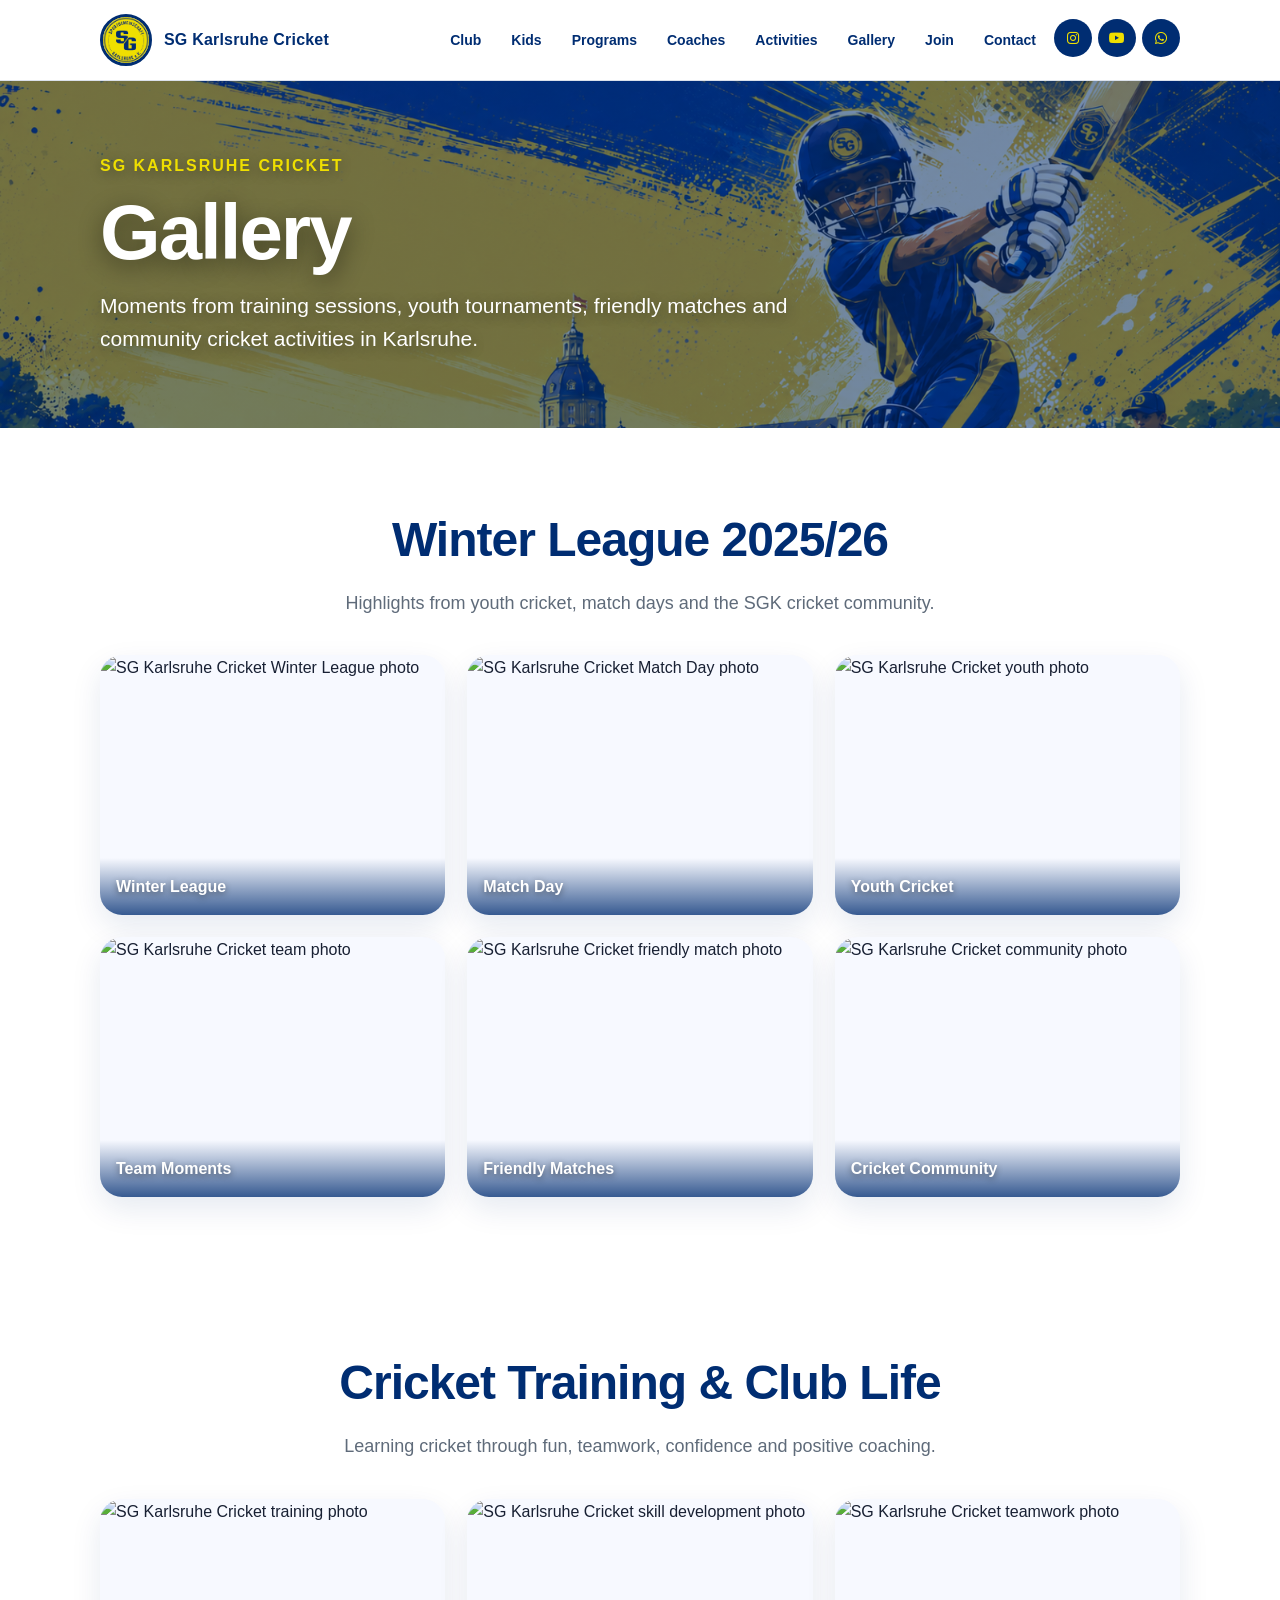
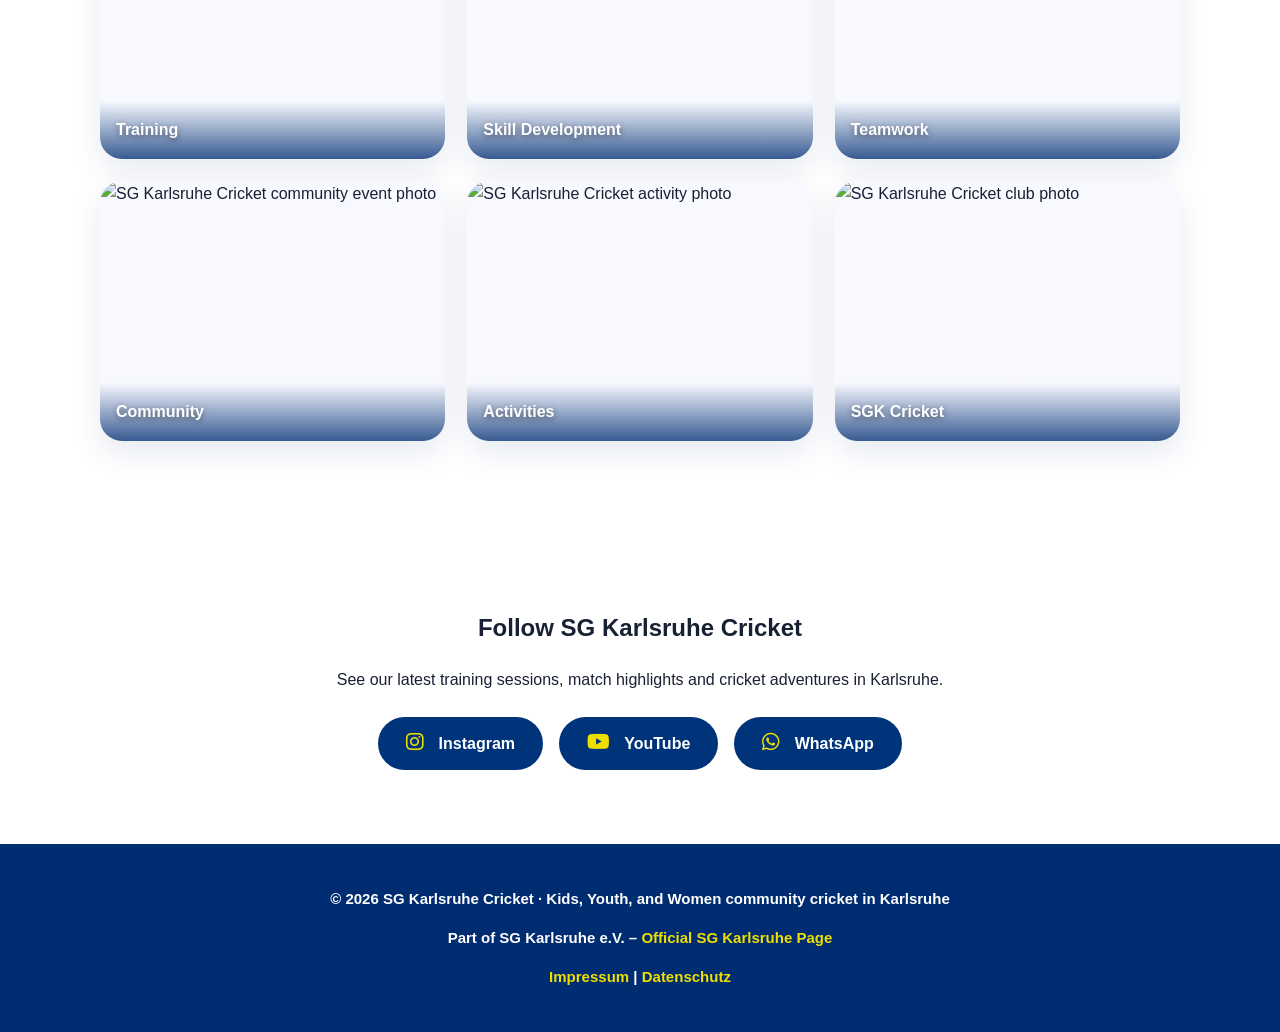
==== gallery.html @ dd640131 "Gallery added" ====
<!DOCTYPE html>
<html lang="en">
<head>
  <meta charset="UTF-8" />
  <meta name="viewport" content="width=device-width, initial-scale=1.0" />
  <title>Gallery | SG Karlsruhe Cricket</title>

  <link rel="stylesheet"
    href="https://cdnjs.cloudflare.com/ajax/libs/font-awesome/6.5.1/css/all.min.css">

  <style>
    :root {
      --sg-yellow: #efdf00;
      --sg-yellow-soft: #fff6a8;
      --sg-blue: #002d72;
      --sg-blue-dark: #001970;
      --white: #ffffff;
      --ink: #182033;
      --muted: #5f6b7a;
      --line: rgba(0, 45, 114, 0.14);
      --shadow: 0 18px 45px rgba(0, 45, 114, 0.14);
    }

    * { box-sizing: border-box; }

    html { scroll-behavior: smooth; }

    body {
      margin: 0;
      font-family: Arial, Helvetica, sans-serif;
      color: var(--ink);
      background: var(--white);
      line-height: 1.6;
    }

    a { color: inherit; }

    header {
      position: sticky;
      top: 0;
      z-index: 50;
      background: rgba(255, 255, 255, 0.96);
      backdrop-filter: blur(10px);
      border-bottom: 1px solid var(--line);
    }

    .nav-wrap {
      max-width: 1120px;
      margin: 0 auto;
      padding: 14px 20px;
      display: flex;
      align-items: center;
      justify-content: space-between;
      gap: 18px;
    }

    .brand {
      display: flex;
      align-items: center;
      gap: 12px;
      font-weight: 900;
      color: var(--sg-blue);
      text-decoration: none;
      white-space: nowrap;
      letter-spacing: 0.2px;
    }

    .site-logo {
      width: 52px;
      height: 52px;
      object-fit: contain;
      display: block;
      border-radius: 50%;
      background: var(--sg-yellow);
      border: 3px solid var(--sg-blue);
    }

    nav {
      display: flex;
      gap: 6px;
      flex-wrap: wrap;
      justify-content: flex-end;
    }

    nav a {
      text-decoration: none;
      padding: 10px 12px;
      border-radius: 999px;
      font-weight: 800;
      font-size: 14px;
      color: var(--sg-blue);
    }

.nav-social {
  width: 38px;
  height: 38px;
  padding: 0;
  display: inline-flex;
  align-items: center;
  justify-content: center;
  background: var(--sg-blue);
  color: var(--sg-yellow);
  border-radius: 50%;
}

.nav-social:hover {
  background: var(--sg-yellow);
  color: var(--sg-blue);
}
    nav a:hover {
      background: var(--sg-yellow);
    }

    .hero {
      position: relative;
      color: white;
      overflow: hidden;
      background:
        linear-gradient(rgba(0, 45, 114, 0.38), rgba(0, 45, 114, 0.38)),
        url("images/hero-karlsruhe-cricket.png") center center/ cover no-repeat;
    }

    .hero-inner {
      max-width: 1120px;
      min-height: 620px;
      margin: 0 auto;
      padding: 72px 20px;
      display: grid;
      grid-template-columns: 1.15fr 0.85fr;
      gap: 44px;
      align-items: center;
      position: relative;
      z-index: 2;
    }

    .eyebrow {
      font-weight: 900;
      text-transform: uppercase;
      letter-spacing: 2px;
      margin-bottom: 14px;
      color: var(--sg-yellow);
      text-shadow: 0 3px 12px rgba(0,0,0,0.35);
    }

    .hero h1 {
      font-size: clamp(44px, 8vw, 82px);
      line-height: 0.96;
      margin: 0 0 22px;
      letter-spacing: -2px;
      color: white;
      text-shadow:
        0 6px 24px rgba(0,0,0,0.45),
        0 0 40px rgba(255,220,0,0.18);
    }

    .hero p {
      font-size: 21px;
      max-width: 700px;
      margin: 0 0 30px;
      color: white;
      text-shadow: 0 3px 14px rgba(0,0,0,0.38);
    }

    .hero-card {
      background:
        linear-gradient(rgba(120, 0, 0, 0.55), rgba(120, 0, 0, 0.45)),
        url("images/cricket-ball.png");
      background-size: cover;
      background-position: center;
      width: 260px;
      height: 260px;
      min-width: 260px;
      max-width: 260px;
      border-radius: 50%;
      padding: 30px;
      box-sizing: border-box;
      box-shadow: var(--shadow);
      border: 1px solid rgba(255,255,255,0.35);
      display: flex;
      flex-direction: column;
      justify-content: center;
      overflow: hidden;
      backdrop-filter: blur(4px);
      animation: ballFloat 4s ease-in-out infinite;
    }

    .hero-card h2 {
      font-size: 22px;
      line-height: 1.15;
      margin: 0 0 14px;
      text-align: center;
      color: white;
      text-shadow: 0 2px 4px rgba(0,0,0,0.7);
    }

    .hero-card ul {
      margin: 0;
      padding-left: 18px;
      font-size: 15px;
      line-height: 1.35;
      color: rgba(255,255,255,0.95);
      font-weight: 650;
      text-shadow: 0 2px 4px rgba(0,0,0,0.7);
    }

    @keyframes ballFloat {
      0% {
        transform: rotate(1deg) translate(260px, 135px) scale(1);
      }
      50% {
        transform: rotate(3deg) translate(266px, 128px) scale(1.015);
      }
      100% {
        transform: rotate(1deg) translate(260px, 135px) scale(1);
      }
    }

    .buttons {
      display: flex;
      flex-wrap: wrap;
      gap: 14px;
      transition: all 0.25s ease;
    }

    .buttons a:hover {
      transform: translateY(-3px);
    }

    .btn {
      display: inline-block;
      border-radius: 999px;
      padding: 14px 22px;
      font-weight: 900;
      text-decoration: none;
      cursor: pointer;
      border: 2px solid var(--sg-blue);
    }

    .btn-primary {
      background: var(--sg-blue);
      color: var(--white);
    }

    .btn-secondary {
      background: var(--white);
      color: var(--sg-blue);
    }

    .section {
      max-width: 1120px;
      margin: 0 auto;
      padding: 74px 20px;
    }

    .section-title {
      text-align: center;
      margin-bottom: 38px;
    }

    .section-title h2 {
      font-size: clamp(30px, 5vw, 48px);
      margin: 0 0 10px;
      color: var(--sg-blue);
      letter-spacing: -1px;
    }

    .section-title p {
      margin: 0 auto;
      color: var(--muted);
      max-width: 760px;
      font-size: 18px;
    }

    .grid-2 {
      display: grid;
      grid-template-columns: repeat(2, minmax(0, 1fr));
      gap: 26px;
      align-items: stretch;
    }

    .grid-3 {
      display: grid;
      grid-template-columns: repeat(3, minmax(0, 1fr));
      gap: 22px;
      align-items: stretch;
    }

    .grid-4 {
      display: grid;
      grid-template-columns: repeat(4, minmax(0, 1fr));
      gap: 26px;
      align-items: stretch;
    }

    .card,
    .info-box {
      background: var(--white);
      border: 1px solid var(--line);
      border-radius: 26px;
      overflow: hidden;
      box-shadow: 0 12px 30px rgba(0,45,114,0.08);
    }

    .card {
      display: flex;
      flex-direction: column;
      height: 100%;
    }

    .card-body,
    .info-box {
      padding: 28px;
    }

    .card-body {
      flex: 1;
    }

    .card h3,
    .info-box h3 {
      margin: 0 0 10px;
      color: var(--sg-blue);
      font-size: 23px;
    }

    .card p,
    .info-box p,
    .info-box li {
      color: var(--muted);
    }

    .card-image,
    .coach-card {
      width: 100%;
      height: 220px;
      object-fit: cover;
      display: block;
      flex-shrink: 0;
    }

    .card-image {
      object-position: center;
    }

    .coach-card {
      object-position: center top;
    }

    .coach-points {
      margin-top: 12px;
      padding-left: 18px;
      color: #4f5f7a;
    }

    .coach-points li {
      margin-bottom: 6px;
      font-size: 14px;
      line-height: 1.4;
    }

    .highlight {
      background: var(--sg-blue);
      color: var(--white);
      border-radius: 26px;
      padding: 32px;
      box-shadow: var(--shadow);
    }

    .highlight h3 {
      color: var(--sg-yellow);
      margin-top: 0;
      font-size: 26px;
    }

    .highlight p,
    .highlight li {
      color: rgba(255,255,255,0.9);
    }

    .band {
      background: var(--sg-blue);
      color: var(--white);
      margin: 30px 0;
    }

    .band-inner {
      max-width: 1120px;
      margin: 0 auto;
      padding: 58px 20px;
      display: grid;
      grid-template-columns: repeat(4, minmax(0, 1fr));
      gap: 18px;
    }

    .stat {
      background: rgba(255,255,255,0.08);
      border: 1px solid rgba(255,255,255,0.16);
      border-radius: 20px;
      padding: 22px;
      text-align: center;
    }

    .stat strong {
      display: block;
      color: var(--sg-yellow);
      font-size: 36px;
      line-height: 1;
    }

    .stat span {
      display: block;
      margin-top: 8px;
      font-weight: 700;
      color: rgba(255,255,255,0.9);
    }

    .activity-list {
      display: grid;
      gap: 14px;
    }

    .activity {
      background: var(--white);
      border: 1px solid var(--line);
      border-left: 8px solid var(--sg-yellow);
      border-radius: 18px;
      padding: 18px 20px;
      box-shadow: 0 8px 22px rgba(0,45,114,0.07);
    }

    .activity strong {
      color: var(--sg-blue);
      display: block;
      margin-bottom: 4px;
    }

    .activity span {
      color: var(--muted);
    }

    .contact-panel {
      background: linear-gradient(135deg, var(--sg-blue), var(--sg-blue-dark));
      color: var(--white);
      border-radius: 30px;
      padding: 44px;
      display: grid;
      grid-template-columns: 1.2fr 0.8fr;
      gap: 28px;
      align-items: center;
      box-shadow: var(--shadow);
    }

    .contact-panel h2 {
      color: var(--sg-yellow);
      margin-top: 0;
      font-size: 36px;
    }

    .contact-panel p {
      color: rgba(255,255,255,0.9);
    }

    .social-section {
      text-align: center;
    }

    .social-section p {
      max-width: 700px;
      margin: 0 auto;
    }

    .social-links {
      display: flex;
      justify-content: center;
      gap: 16px;
      flex-wrap: wrap;
      margin-top: 24px;
    }

    .social-links a {
      background: #00347a;
      color: white;
      padding: 14px 28px;
      border-radius: 999px;
      text-decoration: none;
      font-weight: 700;
    }

    .social-links a:hover {
      background: #ffcc00;
      color: #00347a;
    }

    .social-links i {
      margin-right: 10px;
      font-size: 20px;
      color: var(--sg-yellow);
    }

    .gallery-hero {
      background:
        linear-gradient(rgba(0, 45, 114, 0.55), rgba(0, 45, 114, 0.55)),
        url("images/hero-karlsruhe-cricket.png") 70% 25%/ cover no-repeat;
      color: white;
    }

    .gallery-hero-inner {
      max-width: 1120px;
      margin: 0 auto;
      min-height: 340px;
      padding: 72px 20px;
      display: flex;
      align-items: center;
    }

    .gallery-hero h1 {
      font-size: clamp(46px, 7vw, 78px);
      line-height: 1;
      margin: 0 0 18px;
      letter-spacing: -2px;
      color: white;
      text-shadow: 0 6px 24px rgba(0,0,0,0.45);
    }

    .gallery-hero p {
      max-width: 720px;
      font-size: 21px;
      margin: 0;
      color: white;
      text-shadow: 0 3px 14px rgba(0,0,0,0.38);
    }

    .gallery-grid {
      display: grid;
      grid-template-columns: repeat(3, minmax(0, 1fr));
      gap: 22px;
    }

    .gallery-item {
      position: relative;
      overflow: hidden;
      border-radius: 22px;
      box-shadow: 0 12px 30px rgba(0,45,114,0.10);
      background: #f7f9ff;
      text-decoration: none;
    }

    .gallery-item img {
      width: 100%;
      height: 260px;
      object-fit: cover;
      display: block;
      transition: transform 0.25s ease;
    }

    .gallery-item:hover img {
      transform: scale(1.04);
    }

    .gallery-caption {
      position: absolute;
      left: 0;
      right: 0;
      bottom: 0;
      padding: 16px;
      color: white;
      font-weight: 800;
      background: linear-gradient(transparent, rgba(0, 45, 114, 0.78));
      text-shadow: 0 2px 6px rgba(0,0,0,0.45);
    }

    .site-footer {
      background: var(--sg-blue);
      color: white;
      text-align: center;
      padding: 28px 20px;
      font-size: 15px;
      font-weight: 700;
    }

    .site-footer a {
      color: var(--sg-yellow);
      text-decoration: none;
      font-weight: 700;
    }

    .site-footer a:hover {
      text-decoration: underline;
    }

    @media (max-width: 1200px) {
      .hero-card {
        width: 320px;
        height: 320px;
        min-width: 320px;
        max-width: 320px;
      }
    }

    @media (max-width: 900px) {
      .nav-wrap {
        align-items: flex-start;
        flex-direction: column;
      }

      nav {
        justify-content: flex-start;
      }
      .hero {
      background-position: 70% top;
     }
      .hero-inner,
      .grid-3,
      .grid-2,
      .band-inner,
      .contact-panel {
        grid-template-columns: 1fr;
      }

      .grid-4 {
        grid-template-columns: repeat(2, minmax(0, 1fr));
      }

      .hero-inner {
        min-height: auto;
        padding: 56px 20px;
      }

      .hero-card {
        animation: none;
        transform: none;
      }
    }

    @media (max-width: 560px) {
      .grid-4 {
        grid-template-columns: 1fr;
      }

      .hero h1 {
        font-size: 42px;
      }

      .hero-card {
        width: 300px;
        height: 300px;
        min-width: 300px;
        max-width: 300px;
        padding: 36px;
      }
    }

    @media (max-width: 900px) {
      .gallery-grid {
        grid-template-columns: repeat(2, minmax(0, 1fr));
      }

      .gallery-hero-inner {
        min-height: 280px;
        padding: 56px 20px;
      }
    }

    @media (max-width: 560px) {
      .gallery-grid {
        grid-template-columns: 1fr;
      }

      .gallery-item img {
        height: 240px;
      }
    }

  </style>
</head>

<body>
  <header>
    <div class="nav-wrap">
      <a class="brand" href="index.html#top">
        <img class="site-logo" src="images/sgk-logo.png" alt="SG Karlsruhe logo">
        <span>SG Karlsruhe Cricket</span>
      </a>

      <nav>
        <a href="index.html#about">Club</a>
        <a href="index.html#kids">Kids</a>
        <a href="index.html#programs">Programs</a>
        <a href="index.html#coaches">Coaches</a>
        <a href="index.html#activities">Activities</a>
        <a href="gallery.html">Gallery</a>
        <a href="index.html#join">Join</a>
        <a href="index.html#contact">Contact</a>

<a class="nav-social" href="https://www.instagram.com/cricket.sg.karlsruhe" target="_blank">
  <i class="fab fa-instagram"></i>
</a>

<a class="nav-social" href="https://www.youtube.com/@SGKcricket" target="_blank">
  <i class="fab fa-youtube"></i>
</a>

<a class="nav-social" href="https://wa.me/4917683696175" target="_blank">
  <i class="fab fa-whatsapp"></i>
</a>
      </nav>
    </div>
  </header>

  <main id="top">
    <section class="gallery-hero">
      <div class="gallery-hero-inner">
        <div>
          <div class="eyebrow">SG Karlsruhe Cricket</div>
          <h1>Gallery</h1>
          <p>
            Moments from training sessions, youth tournaments, friendly matches
            and community cricket activities in Karlsruhe.
          </p>
        </div>
      </div>
    </section>

    <section class="section">
      <div class="section-title">
        <h2>Winter League 2025/26</h2>
        <p>
          Highlights from youth cricket, match days and the SGK cricket community.
        </p>
      </div>

      <div class="gallery-grid">
        <a class="gallery-item" href="images/gallery/gallery-01.jpg" target="_blank">
          <img src="images/gallery/gallery-01.jpg" alt="SG Karlsruhe Cricket Winter League photo">
          <div class="gallery-caption">Winter League</div>
        </a>

        <a class="gallery-item" href="images/gallery/gallery-02.jpg" target="_blank">
          <img src="images/gallery/gallery-02.jpg" alt="SG Karlsruhe Cricket Match Day photo">
          <div class="gallery-caption">Match Day</div>
        </a>

        <a class="gallery-item" href="images/gallery/gallery-03.jpg" target="_blank">
          <img src="images/gallery/gallery-03.jpg" alt="SG Karlsruhe Cricket youth photo">
          <div class="gallery-caption">Youth Cricket</div>
        </a>

        <a class="gallery-item" href="images/gallery/gallery-04.jpg" target="_blank">
          <img src="images/gallery/gallery-04.jpg" alt="SG Karlsruhe Cricket team photo">
          <div class="gallery-caption">Team Moments</div>
        </a>

        <a class="gallery-item" href="images/gallery/gallery-05.jpg" target="_blank">
          <img src="images/gallery/gallery-05.jpg" alt="SG Karlsruhe Cricket friendly match photo">
          <div class="gallery-caption">Friendly Matches</div>
        </a>

        <a class="gallery-item" href="images/gallery/gallery-06.jpg" target="_blank">
          <img src="images/gallery/gallery-06.jpg" alt="SG Karlsruhe Cricket community photo">
          <div class="gallery-caption">Cricket Community</div>
        </a>
      </div>
    </section>

    <section class="section">
      <div class="section-title">
        <h2>Cricket Training & Club Life</h2>
        <p>
          Learning cricket through fun, teamwork, confidence and positive coaching.
        </p>
      </div>

      <div class="gallery-grid">
        <a class="gallery-item" href="images/gallery/gallery-07.jpg" target="_blank">
          <img src="images/gallery/gallery-07.jpg" alt="SG Karlsruhe Cricket training photo">
          <div class="gallery-caption">Training</div>
        </a>

        <a class="gallery-item" href="images/gallery/gallery-08.jpg" target="_blank">
          <img src="images/gallery/gallery-08.jpg" alt="SG Karlsruhe Cricket skill development photo">
          <div class="gallery-caption">Skill Development</div>
        </a>

        <a class="gallery-item" href="images/gallery/gallery-09.jpg" target="_blank">
          <img src="images/gallery/gallery-09.jpg" alt="SG Karlsruhe Cricket teamwork photo">
          <div class="gallery-caption">Teamwork</div>
        </a>

        <a class="gallery-item" href="images/gallery/gallery-10.jpg" target="_blank">
          <img src="images/gallery/gallery-10.jpg" alt="SG Karlsruhe Cricket community event photo">
          <div class="gallery-caption">Community</div>
        </a>

        <a class="gallery-item" href="images/gallery/gallery-11.jpg" target="_blank">
          <img src="images/gallery/gallery-11.jpg" alt="SG Karlsruhe Cricket activity photo">
          <div class="gallery-caption">Activities</div>
        </a>

        <a class="gallery-item" href="images/gallery/gallery-12.jpg" target="_blank">
          <img src="images/gallery/gallery-12.jpg" alt="SG Karlsruhe Cricket club photo">
          <div class="gallery-caption">SGK Cricket</div>
        </a>
      </div>
    </section>

    <section class="section social-section">
      <h2>Follow SG Karlsruhe Cricket</h2>
      <p>See our latest training sessions, match highlights and cricket adventures in Karlsruhe.</p>

      <div class="social-links">
        <a href="https://www.instagram.com/cricket.sg.karlsruhe" target="_blank">
          <i class="fab fa-instagram"></i> Instagram
        </a>

        <a href="https://www.youtube.com/@SGKcricket" target="_blank">
          <i class="fab fa-youtube"></i> YouTube
        </a>

        <a href="https://wa.me/4917683696175" target="_blank">
          <i class="fab fa-whatsapp"></i> WhatsApp
        </a>
      </div>
    </section>
  </main>

  <footer class="site-footer">
    <p>© 2026 SG Karlsruhe Cricket · Kids, Youth, and Women community cricket in Karlsruhe</p>
    <p>
 <p>
    Part of SG Karlsruhe e.V. –
    <a href="https://www.sg-ka.de/sportangebot/cricket/" target="_blank">
      Official SG Karlsruhe Page
    </a>
  </p>
      <a href="impressum.html">Impressum</a> |
      <a href="datenschutz.html">Datenschutz</a>
    </p>
  </footer>
</body>
</html>
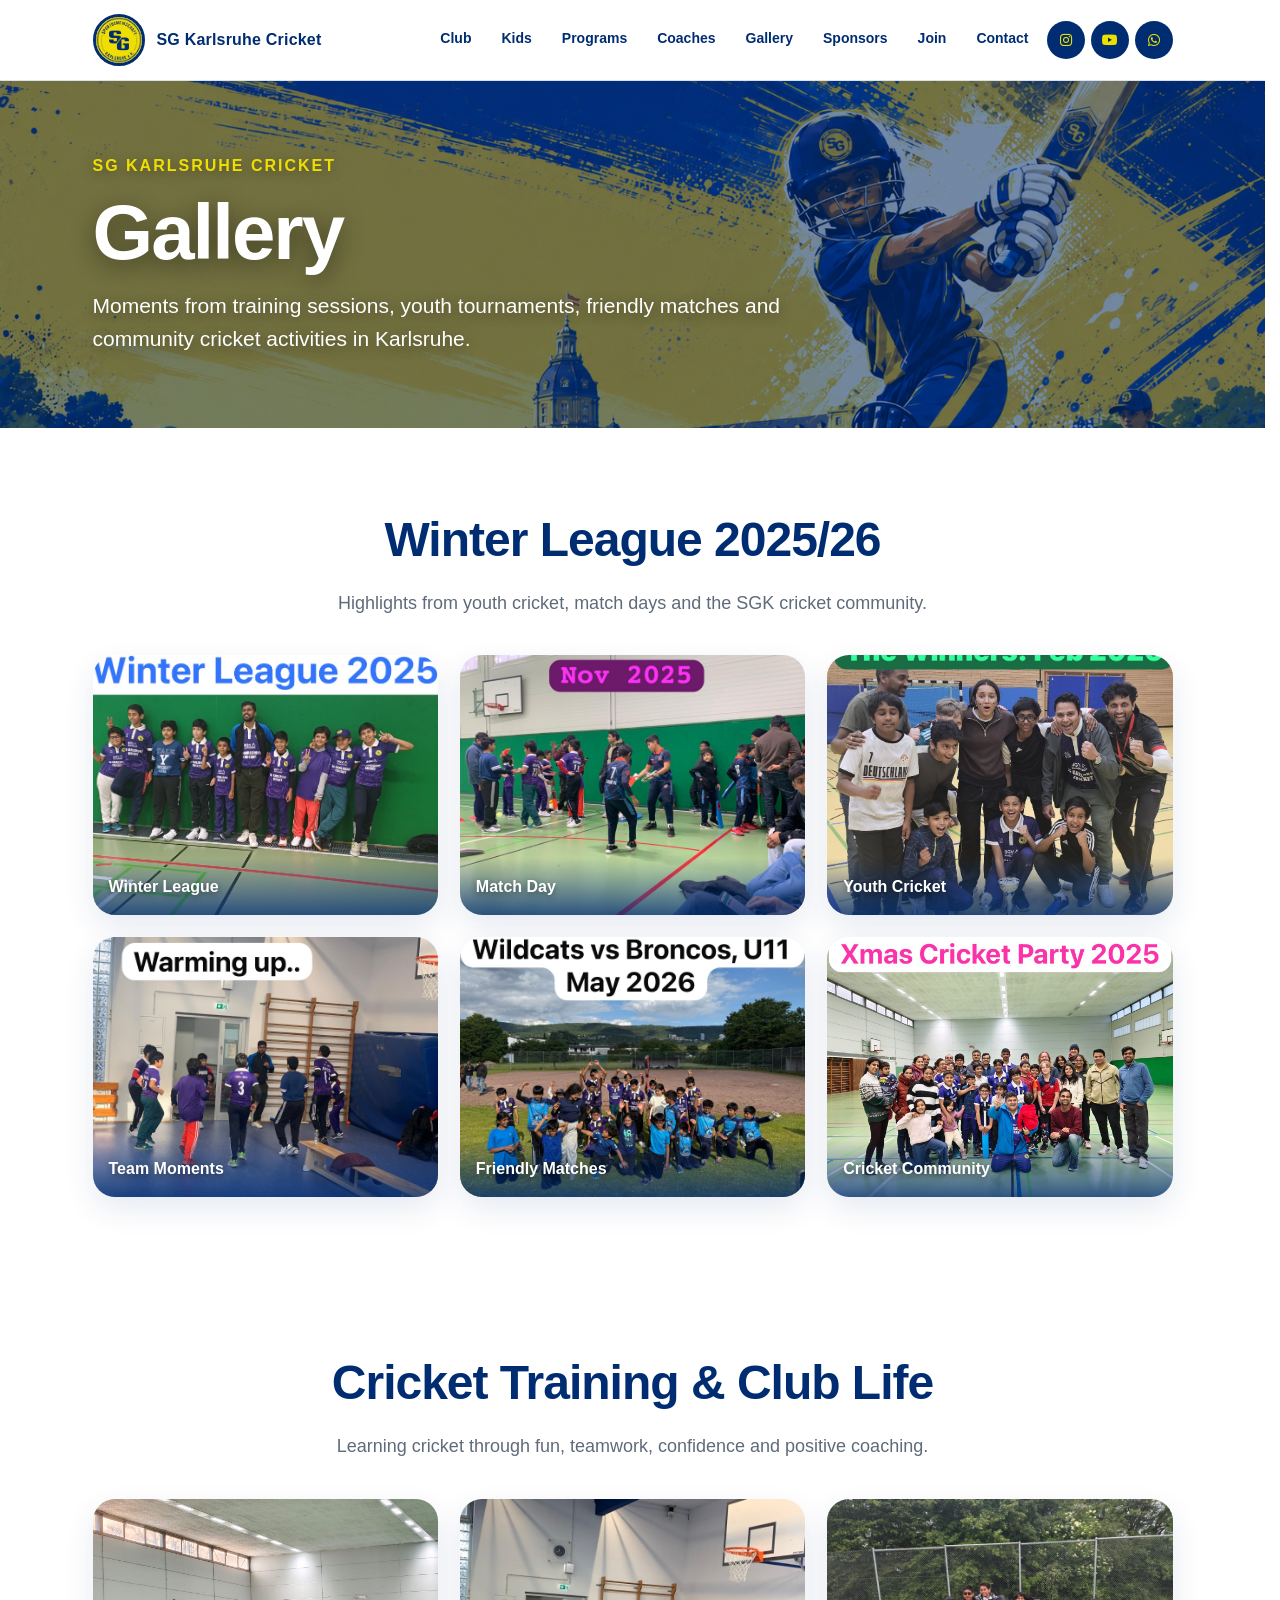
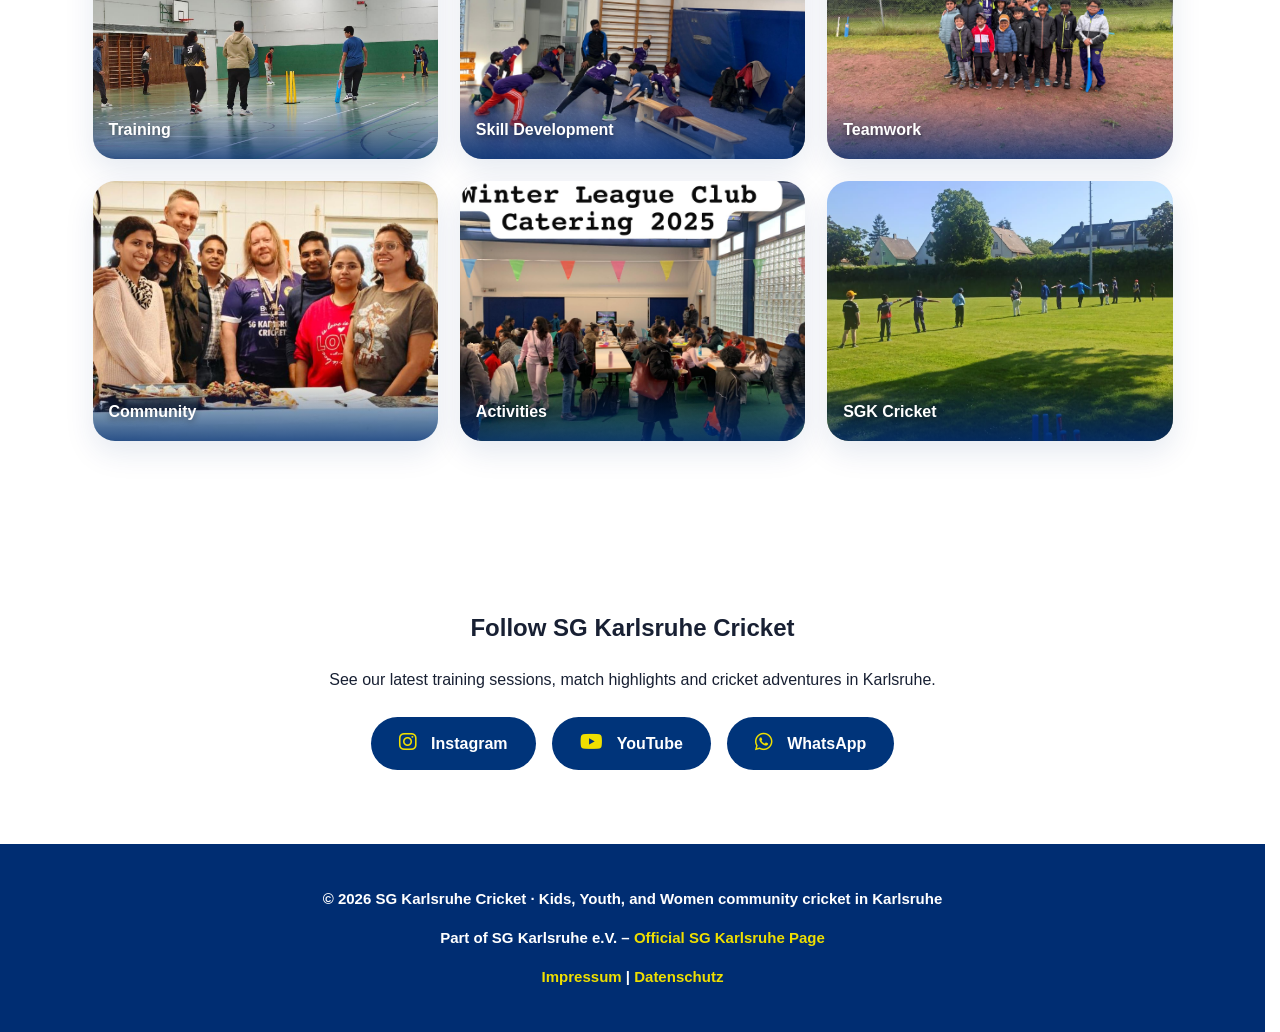
==== commit 8bd715ee: "Sponsor Page added and common CSS file introduced" ====
--- a/gallery.html
+++ b/gallery.html
@@ -7,671 +7,7 @@
 
   <link rel="stylesheet"
     href="https://cdnjs.cloudflare.com/ajax/libs/font-awesome/6.5.1/css/all.min.css">
-
-  <style>
-    :root {
-      --sg-yellow: #efdf00;
-      --sg-yellow-soft: #fff6a8;
-      --sg-blue: #002d72;
-      --sg-blue-dark: #001970;
-      --white: #ffffff;
-      --ink: #182033;
-      --muted: #5f6b7a;
-      --line: rgba(0, 45, 114, 0.14);
-      --shadow: 0 18px 45px rgba(0, 45, 114, 0.14);
-    }
-
-    * { box-sizing: border-box; }
-
-    html { scroll-behavior: smooth; }
-
-    body {
-      margin: 0;
-      font-family: Arial, Helvetica, sans-serif;
-      color: var(--ink);
-      background: var(--white);
-      line-height: 1.6;
-    }
-
-    a { color: inherit; }
-
-    header {
-      position: sticky;
-      top: 0;
-      z-index: 50;
-      background: rgba(255, 255, 255, 0.96);
-      backdrop-filter: blur(10px);
-      border-bottom: 1px solid var(--line);
-    }
-
-    .nav-wrap {
-      max-width: 1120px;
-      margin: 0 auto;
-      padding: 14px 20px;
-      display: flex;
-      align-items: center;
-      justify-content: space-between;
-      gap: 18px;
-    }
-
-    .brand {
-      display: flex;
-      align-items: center;
-      gap: 12px;
-      font-weight: 900;
-      color: var(--sg-blue);
-      text-decoration: none;
-      white-space: nowrap;
-      letter-spacing: 0.2px;
-    }
-
-    .site-logo {
-      width: 52px;
-      height: 52px;
-      object-fit: contain;
-      display: block;
-      border-radius: 50%;
-      background: var(--sg-yellow);
-      border: 3px solid var(--sg-blue);
-    }
-
-    nav {
-      display: flex;
-      gap: 6px;
-      flex-wrap: wrap;
-      justify-content: flex-end;
-    }
-
-    nav a {
-      text-decoration: none;
-      padding: 10px 12px;
-      border-radius: 999px;
-      font-weight: 800;
-      font-size: 14px;
-      color: var(--sg-blue);
-    }
-
-.nav-social {
-  width: 38px;
-  height: 38px;
-  padding: 0;
-  display: inline-flex;
-  align-items: center;
-  justify-content: center;
-  background: var(--sg-blue);
-  color: var(--sg-yellow);
-  border-radius: 50%;
-}
-
-.nav-social:hover {
-  background: var(--sg-yellow);
-  color: var(--sg-blue);
-}
-    nav a:hover {
-      background: var(--sg-yellow);
-    }
-
-    .hero {
-      position: relative;
-      color: white;
-      overflow: hidden;
-      background:
-        linear-gradient(rgba(0, 45, 114, 0.38), rgba(0, 45, 114, 0.38)),
-        url("images/hero-karlsruhe-cricket.png") center center/ cover no-repeat;
-    }
-
-    .hero-inner {
-      max-width: 1120px;
-      min-height: 620px;
-      margin: 0 auto;
-      padding: 72px 20px;
-      display: grid;
-      grid-template-columns: 1.15fr 0.85fr;
-      gap: 44px;
-      align-items: center;
-      position: relative;
-      z-index: 2;
-    }
-
-    .eyebrow {
-      font-weight: 900;
-      text-transform: uppercase;
-      letter-spacing: 2px;
-      margin-bottom: 14px;
-      color: var(--sg-yellow);
-      text-shadow: 0 3px 12px rgba(0,0,0,0.35);
-    }
-
-    .hero h1 {
-      font-size: clamp(44px, 8vw, 82px);
-      line-height: 0.96;
-      margin: 0 0 22px;
-      letter-spacing: -2px;
-      color: white;
-      text-shadow:
-        0 6px 24px rgba(0,0,0,0.45),
-        0 0 40px rgba(255,220,0,0.18);
-    }
-
-    .hero p {
-      font-size: 21px;
-      max-width: 700px;
-      margin: 0 0 30px;
-      color: white;
-      text-shadow: 0 3px 14px rgba(0,0,0,0.38);
-    }
-
-    .hero-card {
-      background:
-        linear-gradient(rgba(120, 0, 0, 0.55), rgba(120, 0, 0, 0.45)),
-        url("images/cricket-ball.png");
-      background-size: cover;
-      background-position: center;
-      width: 260px;
-      height: 260px;
-      min-width: 260px;
-      max-width: 260px;
-      border-radius: 50%;
-      padding: 30px;
-      box-sizing: border-box;
-      box-shadow: var(--shadow);
-      border: 1px solid rgba(255,255,255,0.35);
-      display: flex;
-      flex-direction: column;
-      justify-content: center;
-      overflow: hidden;
-      backdrop-filter: blur(4px);
-      animation: ballFloat 4s ease-in-out infinite;
-    }
-
-    .hero-card h2 {
-      font-size: 22px;
-      line-height: 1.15;
-      margin: 0 0 14px;
-      text-align: center;
-      color: white;
-      text-shadow: 0 2px 4px rgba(0,0,0,0.7);
-    }
-
-    .hero-card ul {
-      margin: 0;
-      padding-left: 18px;
-      font-size: 15px;
-      line-height: 1.35;
-      color: rgba(255,255,255,0.95);
-      font-weight: 650;
-      text-shadow: 0 2px 4px rgba(0,0,0,0.7);
-    }
-
-    @keyframes ballFloat {
-      0% {
-        transform: rotate(1deg) translate(260px, 135px) scale(1);
-      }
-      50% {
-        transform: rotate(3deg) translate(266px, 128px) scale(1.015);
-      }
-      100% {
-        transform: rotate(1deg) translate(260px, 135px) scale(1);
-      }
-    }
-
-    .buttons {
-      display: flex;
-      flex-wrap: wrap;
-      gap: 14px;
-      transition: all 0.25s ease;
-    }
-
-    .buttons a:hover {
-      transform: translateY(-3px);
-    }
-
-    .btn {
-      display: inline-block;
-      border-radius: 999px;
-      padding: 14px 22px;
-      font-weight: 900;
-      text-decoration: none;
-      cursor: pointer;
-      border: 2px solid var(--sg-blue);
-    }
-
-    .btn-primary {
-      background: var(--sg-blue);
-      color: var(--white);
-    }
-
-    .btn-secondary {
-      background: var(--white);
-      color: var(--sg-blue);
-    }
-
-    .section {
-      max-width: 1120px;
-      margin: 0 auto;
-      padding: 74px 20px;
-    }
-
-    .section-title {
-      text-align: center;
-      margin-bottom: 38px;
-    }
-
-    .section-title h2 {
-      font-size: clamp(30px, 5vw, 48px);
-      margin: 0 0 10px;
-      color: var(--sg-blue);
-      letter-spacing: -1px;
-    }
-
-    .section-title p {
-      margin: 0 auto;
-      color: var(--muted);
-      max-width: 760px;
-      font-size: 18px;
-    }
-
-    .grid-2 {
-      display: grid;
-      grid-template-columns: repeat(2, minmax(0, 1fr));
-      gap: 26px;
-      align-items: stretch;
-    }
-
-    .grid-3 {
-      display: grid;
-      grid-template-columns: repeat(3, minmax(0, 1fr));
-      gap: 22px;
-      align-items: stretch;
-    }
-
-    .grid-4 {
-      display: grid;
-      grid-template-columns: repeat(4, minmax(0, 1fr));
-      gap: 26px;
-      align-items: stretch;
-    }
-
-    .card,
-    .info-box {
-      background: var(--white);
-      border: 1px solid var(--line);
-      border-radius: 26px;
-      overflow: hidden;
-      box-shadow: 0 12px 30px rgba(0,45,114,0.08);
-    }
-
-    .card {
-      display: flex;
-      flex-direction: column;
-      height: 100%;
-    }
-
-    .card-body,
-    .info-box {
-      padding: 28px;
-    }
-
-    .card-body {
-      flex: 1;
-    }
-
-    .card h3,
-    .info-box h3 {
-      margin: 0 0 10px;
-      color: var(--sg-blue);
-      font-size: 23px;
-    }
-
-    .card p,
-    .info-box p,
-    .info-box li {
-      color: var(--muted);
-    }
-
-    .card-image,
-    .coach-card {
-      width: 100%;
-      height: 220px;
-      object-fit: cover;
-      display: block;
-      flex-shrink: 0;
-    }
-
-    .card-image {
-      object-position: center;
-    }
-
-    .coach-card {
-      object-position: center top;
-    }
-
-    .coach-points {
-      margin-top: 12px;
-      padding-left: 18px;
-      color: #4f5f7a;
-    }
-
-    .coach-points li {
-      margin-bottom: 6px;
-      font-size: 14px;
-      line-height: 1.4;
-    }
-
-    .highlight {
-      background: var(--sg-blue);
-      color: var(--white);
-      border-radius: 26px;
-      padding: 32px;
-      box-shadow: var(--shadow);
-    }
-
-    .highlight h3 {
-      color: var(--sg-yellow);
-      margin-top: 0;
-      font-size: 26px;
-    }
-
-    .highlight p,
-    .highlight li {
-      color: rgba(255,255,255,0.9);
-    }
-
-    .band {
-      background: var(--sg-blue);
-      color: var(--white);
-      margin: 30px 0;
-    }
-
-    .band-inner {
-      max-width: 1120px;
-      margin: 0 auto;
-      padding: 58px 20px;
-      display: grid;
-      grid-template-columns: repeat(4, minmax(0, 1fr));
-      gap: 18px;
-    }
-
-    .stat {
-      background: rgba(255,255,255,0.08);
-      border: 1px solid rgba(255,255,255,0.16);
-      border-radius: 20px;
-      padding: 22px;
-      text-align: center;
-    }
-
-    .stat strong {
-      display: block;
-      color: var(--sg-yellow);
-      font-size: 36px;
-      line-height: 1;
-    }
-
-    .stat span {
-      display: block;
-      margin-top: 8px;
-      font-weight: 700;
-      color: rgba(255,255,255,0.9);
-    }
-
-    .activity-list {
-      display: grid;
-      gap: 14px;
-    }
-
-    .activity {
-      background: var(--white);
-      border: 1px solid var(--line);
-      border-left: 8px solid var(--sg-yellow);
-      border-radius: 18px;
-      padding: 18px 20px;
-      box-shadow: 0 8px 22px rgba(0,45,114,0.07);
-    }
-
-    .activity strong {
-      color: var(--sg-blue);
-      display: block;
-      margin-bottom: 4px;
-    }
-
-    .activity span {
-      color: var(--muted);
-    }
-
-    .contact-panel {
-      background: linear-gradient(135deg, var(--sg-blue), var(--sg-blue-dark));
-      color: var(--white);
-      border-radius: 30px;
-      padding: 44px;
-      display: grid;
-      grid-template-columns: 1.2fr 0.8fr;
-      gap: 28px;
-      align-items: center;
-      box-shadow: var(--shadow);
-    }
-
-    .contact-panel h2 {
-      color: var(--sg-yellow);
-      margin-top: 0;
-      font-size: 36px;
-    }
-
-    .contact-panel p {
-      color: rgba(255,255,255,0.9);
-    }
-
-    .social-section {
-      text-align: center;
-    }
-
-    .social-section p {
-      max-width: 700px;
-      margin: 0 auto;
-    }
-
-    .social-links {
-      display: flex;
-      justify-content: center;
-      gap: 16px;
-      flex-wrap: wrap;
-      margin-top: 24px;
-    }
-
-    .social-links a {
-      background: #00347a;
-      color: white;
-      padding: 14px 28px;
-      border-radius: 999px;
-      text-decoration: none;
-      font-weight: 700;
-    }
-
-    .social-links a:hover {
-      background: #ffcc00;
-      color: #00347a;
-    }
-
-    .social-links i {
-      margin-right: 10px;
-      font-size: 20px;
-      color: var(--sg-yellow);
-    }
-
-    .gallery-hero {
-      background:
-        linear-gradient(rgba(0, 45, 114, 0.55), rgba(0, 45, 114, 0.55)),
-        url("images/hero-karlsruhe-cricket.png") 70% 25%/ cover no-repeat;
-      color: white;
-    }
-
-    .gallery-hero-inner {
-      max-width: 1120px;
-      margin: 0 auto;
-      min-height: 340px;
-      padding: 72px 20px;
-      display: flex;
-      align-items: center;
-    }
-
-    .gallery-hero h1 {
-      font-size: clamp(46px, 7vw, 78px);
-      line-height: 1;
-      margin: 0 0 18px;
-      letter-spacing: -2px;
-      color: white;
-      text-shadow: 0 6px 24px rgba(0,0,0,0.45);
-    }
-
-    .gallery-hero p {
-      max-width: 720px;
-      font-size: 21px;
-      margin: 0;
-      color: white;
-      text-shadow: 0 3px 14px rgba(0,0,0,0.38);
-    }
-
-    .gallery-grid {
-      display: grid;
-      grid-template-columns: repeat(3, minmax(0, 1fr));
-      gap: 22px;
-    }
-
-    .gallery-item {
-      position: relative;
-      overflow: hidden;
-      border-radius: 22px;
-      box-shadow: 0 12px 30px rgba(0,45,114,0.10);
-      background: #f7f9ff;
-      text-decoration: none;
-    }
-
-    .gallery-item img {
-      width: 100%;
-      height: 260px;
-      object-fit: cover;
-      display: block;
-      transition: transform 0.25s ease;
-    }
-
-    .gallery-item:hover img {
-      transform: scale(1.04);
-    }
-
-    .gallery-caption {
-      position: absolute;
-      left: 0;
-      right: 0;
-      bottom: 0;
-      padding: 16px;
-      color: white;
-      font-weight: 800;
-      background: linear-gradient(transparent, rgba(0, 45, 114, 0.78));
-      text-shadow: 0 2px 6px rgba(0,0,0,0.45);
-    }
-
-    .site-footer {
-      background: var(--sg-blue);
-      color: white;
-      text-align: center;
-      padding: 28px 20px;
-      font-size: 15px;
-      font-weight: 700;
-    }
-
-    .site-footer a {
-      color: var(--sg-yellow);
-      text-decoration: none;
-      font-weight: 700;
-    }
-
-    .site-footer a:hover {
-      text-decoration: underline;
-    }
-
-    @media (max-width: 1200px) {
-      .hero-card {
-        width: 320px;
-        height: 320px;
-        min-width: 320px;
-        max-width: 320px;
-      }
-    }
-
-    @media (max-width: 900px) {
-      .nav-wrap {
-        align-items: flex-start;
-        flex-direction: column;
-      }
-
-      nav {
-        justify-content: flex-start;
-      }
-      .hero {
-      background-position: 70% top;
-     }
-      .hero-inner,
-      .grid-3,
-      .grid-2,
-      .band-inner,
-      .contact-panel {
-        grid-template-columns: 1fr;
-      }
-
-      .grid-4 {
-        grid-template-columns: repeat(2, minmax(0, 1fr));
-      }
-
-      .hero-inner {
-        min-height: auto;
-        padding: 56px 20px;
-      }
-
-      .hero-card {
-        animation: none;
-        transform: none;
-      }
-    }
-
-    @media (max-width: 560px) {
-      .grid-4 {
-        grid-template-columns: 1fr;
-      }
-
-      .hero h1 {
-        font-size: 42px;
-      }
-
-      .hero-card {
-        width: 300px;
-        height: 300px;
-        min-width: 300px;
-        max-width: 300px;
-        padding: 36px;
-      }
-    }
-
-    @media (max-width: 900px) {
-      .gallery-grid {
-        grid-template-columns: repeat(2, minmax(0, 1fr));
-      }
-
-      .gallery-hero-inner {
-        min-height: 280px;
-        padding: 56px 20px;
-      }
-    }
-
-    @media (max-width: 560px) {
-      .gallery-grid {
-        grid-template-columns: 1fr;
-      }
-
-      .gallery-item img {
-        height: 240px;
-      }
-    }
-
-  </style>
+  <link rel="stylesheet" href="css/style.css">
 </head>
 
 <body>
@@ -687,8 +23,8 @@
         <a href="index.html#kids">Kids</a>
         <a href="index.html#programs">Programs</a>
         <a href="index.html#coaches">Coaches</a>
-        <a href="index.html#activities">Activities</a>
         <a href="gallery.html">Gallery</a>
+	<a href="sponsors.html">Sponsors</a>
         <a href="index.html#join">Join</a>
         <a href="index.html#contact">Contact</a>
 
@@ -823,18 +159,20 @@
     </section>
   </main>
 
-  <footer class="site-footer">
-    <p>© 2026 SG Karlsruhe Cricket · Kids, Youth, and Women community cricket in Karlsruhe</p>
-    <p>
- <p>
+<footer class="site-footer">
+  <p>© 2026 SG Karlsruhe Cricket · Kids, Youth, and Women community cricket in Karlsruhe</p>
+
+  <p>
     Part of SG Karlsruhe e.V. –
     <a href="https://www.sg-ka.de/sportangebot/cricket/" target="_blank">
       Official SG Karlsruhe Page
     </a>
   </p>
-      <a href="impressum.html">Impressum</a> |
-      <a href="datenschutz.html">Datenschutz</a>
-    </p>
-  </footer>
+
+  <p>
+    <a href="impressum.html">Impressum</a> |
+    <a href="datenschutz.html">Datenschutz</a>
+  </p>
+</footer>
 </body>
 </html>
--- a/css/style.css
+++ b/css/style.css
@@ -0,0 +1,744 @@
+/* SG Karlsruhe Cricket shared stylesheet */
+:root {
+  --sg-yellow: #efdf00;
+  --sg-yellow-soft: #fff6a8;
+  --sg-blue: #002d72;
+  --sg-blue-dark: #001970;
+  --white: #ffffff;
+  --ink: #182033;
+  --muted: #5f6b7a;
+  --line: rgba(0, 45, 114, 0.14);
+  --shadow: 0 18px 45px rgba(0, 45, 114, 0.14);
+}
+
+* {
+  box-sizing: border-box;
+}
+
+html {
+  scroll-behavior: smooth;
+  overflow-y: scroll;
+  scrollbar-gutter: stable;
+}
+
+body {
+  margin: 0;
+  font-family: Arial, Helvetica, sans-serif;
+  color: var(--ink);
+  background: var(--white);
+  line-height: 1.6;
+}
+
+a {
+  color: inherit;
+}
+
+section {
+  scroll-margin-top: 110px;
+}
+
+
+/* Header / navigation */
+header {
+  position: sticky;
+  top: 0;
+  z-index: 50;
+  background: rgba(255, 255, 255, 0.96);
+  backdrop-filter: blur(10px);
+  border-bottom: 1px solid var(--line);
+}
+
+.nav-wrap {
+  max-width: 1120px;
+  margin: 0 auto;
+  padding: 14px 20px;
+  display: flex;
+  align-items: center;
+  justify-content: space-between;
+  gap: 18px;
+}
+
+nav {
+  display: flex;
+  gap: 6px;
+  flex-wrap: wrap;
+  justify-content: flex-end;
+}
+
+
+.brand {
+  display: flex;
+  align-items: center;
+  gap: 12px;
+  font-weight: 900;
+  color: var(--sg-blue);
+  text-decoration: none;
+  white-space: nowrap;
+  letter-spacing: 0.2px;
+  font-size: 16px;
+}
+
+.site-logo {
+  width: 52px;
+  height: 52px;
+  object-fit: contain;
+  display: block;
+  border-radius: 50%;
+  background: var(--sg-yellow);
+  border: 3px solid var(--sg-blue);
+}
+
+
+nav a {
+  text-decoration: none;
+  padding: 10px 12px;
+  border-radius: 999px;
+  font-weight: 800;
+  font-size: 14px;
+  line-height: 1;
+  color: var(--sg-blue);
+}
+
+nav a:hover {
+  background: var(--sg-yellow);
+}
+
+.nav-social {
+  width: 38px;
+  height: 38px;
+  min-width: 38px;
+  padding: 0;
+  display: inline-flex;
+  align-items: center;
+  justify-content: center;
+  background: var(--sg-blue);
+  color: var(--sg-yellow);
+  border-radius: 50%;
+}
+
+.nav-social:hover {
+  background: var(--sg-yellow);
+  color: var(--sg-blue);
+}
+
+/* Home hero */
+.hero {
+  position: relative;
+  color: white;
+  overflow: hidden;
+  background:
+    linear-gradient(rgba(0, 45, 114, 0.38), rgba(0, 45, 114, 0.38)),
+    url("../images/hero-karlsruhe-cricket.png") center center / cover no-repeat;
+}
+
+.hero-inner {
+  max-width: 1120px;
+  min-height: 620px;
+  margin: 0 auto;
+  padding: 72px 20px;
+  display: grid;
+  grid-template-columns: 1.15fr 0.85fr;
+  gap: 44px;
+  align-items: center;
+  position: relative;
+  z-index: 2;
+}
+
+.eyebrow {
+  font-weight: 900;
+  text-transform: uppercase;
+  letter-spacing: 2px;
+  margin-bottom: 14px;
+  color: var(--sg-yellow);
+  text-shadow: 0 3px 12px rgba(0,0,0,0.35);
+}
+
+.hero h1 {
+  font-size: clamp(44px, 8vw, 82px);
+  line-height: 0.96;
+  margin: 0 0 22px;
+  letter-spacing: -2px;
+  color: white;
+  text-shadow:
+    0 6px 24px rgba(0,0,0,0.45),
+    0 0 40px rgba(255,220,0,0.18);
+}
+
+.hero p {
+  font-size: 21px;
+  max-width: 700px;
+  margin: 0 0 30px;
+  color: white;
+  text-shadow: 0 3px 14px rgba(0,0,0,0.38);
+}
+
+.hero-card {
+  background:
+    linear-gradient(rgba(120, 0, 0, 0.55), rgba(120, 0, 0, 0.45)),
+    url("../images/cricket-ball.png");
+  background-size: cover;
+  background-position: center;
+  width: 260px;
+  height: 260px;
+  min-width: 260px;
+  max-width: 260px;
+  border-radius: 50%;
+  padding: 30px;
+  box-sizing: border-box;
+  box-shadow: var(--shadow);
+  border: 1px solid rgba(255,255,255,0.35);
+  display: flex;
+  flex-direction: column;
+  justify-content: center;
+  overflow: hidden;
+  backdrop-filter: blur(4px);
+  animation: ballFloat 4s ease-in-out infinite;
+}
+
+.hero-card h2 {
+  font-size: 22px;
+  line-height: 1.15;
+  margin: 0 0 18px;
+  text-align: center;
+  color: white;
+  text-shadow: 0 2px 4px rgba(0,0,0,0.7);
+}
+
+.hero-card ul {
+  margin: 0;
+  padding-left: 18px;
+  font-size: 16px;
+  line-height: 1.35;
+  color: rgba(255,255,255,0.9);
+  font-weight: 550;
+}
+
+.hero-card li {
+  font-size: 16px;
+  text-shadow: 0 2px 4px rgba(0,0,0,0.7);
+}
+
+@keyframes ballFloat {
+  0% {
+    transform: rotate(1deg) translate(260px, 135px) scale(1);
+  }
+  50% {
+    transform: rotate(3deg) translate(266px, 128px) scale(1.015);
+  }
+  100% {
+    transform: rotate(1deg) translate(260px, 135px) scale(1);
+  }
+}
+
+/* Common blocks */
+.buttons {
+  display: flex;
+  flex-wrap: wrap;
+  gap: 14px;
+  transition: all 0.25s ease;
+}
+
+.buttons a:hover {
+  transform: translateY(-3px);
+}
+
+.btn {
+  display: inline-block;
+  border-radius: 999px;
+  padding: 14px 22px;
+  font-weight: 900;
+  text-decoration: none;
+  cursor: pointer;
+  border: 2px solid var(--sg-blue);
+}
+
+.btn-primary {
+  background: var(--sg-blue);
+  color: var(--white);
+}
+
+.btn-secondary {
+  background: var(--white);
+  color: var(--sg-blue);
+}
+
+.section {
+  max-width: 1120px;
+  margin: 0 auto;
+  padding: 74px 20px;
+}
+
+.section-title {
+  text-align: center;
+  margin-bottom: 38px;
+}
+
+.section-title h2 {
+  font-size: clamp(30px, 5vw, 48px);
+  margin: 0 0 10px;
+  color: var(--sg-blue);
+  letter-spacing: -1px;
+}
+
+.section-title p {
+  margin: 0 auto;
+  color: var(--muted);
+  max-width: 760px;
+  font-size: 18px;
+}
+
+.grid-2 {
+  display: grid;
+  grid-template-columns: repeat(2, minmax(0, 1fr));
+  gap: 26px;
+  align-items: stretch;
+}
+
+.grid-3 {
+  display: grid;
+  grid-template-columns: repeat(3, minmax(0, 1fr));
+  gap: 22px;
+  align-items: stretch;
+}
+
+.grid-4 {
+  display: grid;
+  grid-template-columns: repeat(4, minmax(0, 1fr));
+  gap: 26px;
+  align-items: stretch;
+}
+
+.card,
+.info-box {
+  background: var(--white);
+  border: 1px solid var(--line);
+  border-radius: 26px;
+  overflow: hidden;
+  box-shadow: 0 12px 30px rgba(0,45,114,0.08);
+}
+
+.card {
+  display: flex;
+  flex-direction: column;
+  height: 100%;
+}
+
+.card-body,
+.info-box {
+  padding: 28px;
+}
+
+.card-body {
+  flex: 1;
+}
+
+.card h3,
+.info-box h3 {
+  margin: 0 0 10px;
+  color: var(--sg-blue);
+  font-size: 23px;
+}
+
+.card p,
+.info-box p,
+.info-box li {
+  color: var(--muted);
+}
+
+.card-image,
+.coach-card {
+  width: 100%;
+  height: 220px;
+  object-fit: cover;
+  display: block;
+  flex-shrink: 0;
+}
+
+.card-image {
+  object-position: center;
+}
+
+.coach-card {
+  object-position: center top;
+}
+
+.coach-points {
+  margin-top: 12px;
+  padding-left: 18px;
+  color: #4f5f7a;
+}
+
+.coach-points li {
+  margin-bottom: 6px;
+  font-size: 14px;
+  line-height: 1.4;
+}
+
+.highlight {
+  background: var(--sg-blue);
+  color: var(--white);
+  border-radius: 26px;
+  padding: 32px;
+  box-shadow: var(--shadow);
+}
+
+.highlight h3 {
+  color: var(--sg-yellow);
+  margin-top: 0;
+  font-size: 26px;
+}
+
+.highlight p,
+.highlight li {
+  color: rgba(255,255,255,0.9);
+}
+
+.band {
+  background: var(--sg-blue);
+  color: var(--white);
+  margin: 30px 0;
+}
+
+.band-inner {
+  max-width: 1120px;
+  margin: 0 auto;
+  padding: 58px 20px;
+  display: grid;
+  grid-template-columns: repeat(4, minmax(0, 1fr));
+  gap: 18px;
+}
+
+.stat {
+  background: rgba(255,255,255,0.08);
+  border: 1px solid rgba(255,255,255,0.16);
+  border-radius: 20px;
+  padding: 22px;
+  text-align: center;
+}
+
+.stat strong {
+  display: block;
+  color: var(--sg-yellow);
+  font-size: 36px;
+  line-height: 1;
+}
+
+.stat span {
+  display: block;
+  margin-top: 8px;
+  font-weight: 700;
+  color: rgba(255,255,255,0.9);
+}
+
+.activity-list {
+  display: grid;
+  gap: 14px;
+}
+
+.activity {
+  background: var(--white);
+  border: 1px solid var(--line);
+  border-left: 8px solid var(--sg-yellow);
+  border-radius: 18px;
+  padding: 18px 20px;
+  box-shadow: 0 8px 22px rgba(0,45,114,0.07);
+}
+
+.activity strong {
+  color: var(--sg-blue);
+  display: block;
+  margin-bottom: 4px;
+}
+
+.activity span {
+  color: var(--muted);
+}
+
+.contact-panel {
+  background: linear-gradient(135deg, var(--sg-blue), var(--sg-blue-dark));
+  color: var(--white);
+  border-radius: 30px;
+  padding: 44px;
+  display: grid;
+  grid-template-columns: 1.2fr 0.8fr;
+  gap: 28px;
+  align-items: center;
+  box-shadow: var(--shadow);
+}
+
+.contact-panel h2 {
+  color: var(--sg-yellow);
+  margin-top: 0;
+  font-size: 36px;
+}
+
+.contact-panel p {
+  color: rgba(255,255,255,0.9);
+}
+
+.social-section {
+  text-align: center;
+}
+
+.social-section p {
+  max-width: 700px;
+  margin: 0 auto;
+}
+
+.social-links {
+  display: flex;
+  justify-content: center;
+  gap: 16px;
+  flex-wrap: wrap;
+  margin-top: 24px;
+}
+
+.social-links a {
+  background: #00347a;
+  color: white;
+  padding: 14px 28px;
+  border-radius: 999px;
+  text-decoration: none;
+  font-weight: 700;
+}
+
+.social-links a:hover {
+  background: #ffcc00;
+  color: #00347a;
+}
+
+.social-links i {
+  margin-right: 10px;
+  font-size: 20px;
+  color: var(--sg-yellow);
+}
+
+.site-footer {
+  background: var(--sg-blue);
+  color: white;
+  text-align: center;
+  padding: 28px 20px;
+  font-size: 15px;
+  font-weight: 700;
+}
+
+.site-footer a {
+  color: var(--sg-yellow);
+  text-decoration: none;
+  font-weight: 700;
+}
+
+.site-footer a:hover {
+  text-decoration: underline;
+}
+
+/* Gallery page */
+.gallery-hero {
+  background:
+    linear-gradient(rgba(0, 45, 114, 0.55), rgba(0, 45, 114, 0.55)),
+    url("../images/hero-karlsruhe-cricket.png") 70% 25% / cover no-repeat;
+  color: white;
+}
+
+.gallery-hero-inner {
+  max-width: 1120px;
+  margin: 0 auto;
+  min-height: 340px;
+  padding: 72px 20px;
+  display: flex;
+  align-items: center;
+}
+
+.gallery-hero h1 {
+  font-size: clamp(46px, 7vw, 78px);
+  line-height: 1;
+  margin: 0 0 18px;
+  letter-spacing: -2px;
+  color: white;
+  text-shadow: 0 6px 24px rgba(0,0,0,0.45);
+}
+
+.gallery-hero p {
+  max-width: 720px;
+  font-size: 21px;
+  margin: 0;
+  color: white;
+  text-shadow: 0 3px 14px rgba(0,0,0,0.38);
+}
+
+.gallery-grid {
+  display: grid;
+  grid-template-columns: repeat(3, minmax(0, 1fr));
+  gap: 22px;
+}
+
+.gallery-item {
+  position: relative;
+  overflow: hidden;
+  border-radius: 22px;
+  box-shadow: 0 12px 30px rgba(0,45,114,0.10);
+  background: #f7f9ff;
+  text-decoration: none;
+}
+
+.gallery-item img {
+  width: 100%;
+  height: 260px;
+  object-fit: cover;
+  display: block;
+  transition: transform 0.25s ease;
+}
+
+.gallery-item:hover img {
+  transform: scale(1.04);
+}
+
+.gallery-caption {
+  position: absolute;
+  left: 0;
+  right: 0;
+  bottom: 0;
+  padding: 16px;
+  color: white;
+  font-weight: 800;
+  background: linear-gradient(transparent, rgba(0, 45, 114, 0.78));
+  text-shadow: 0 2px 6px rgba(0,0,0,0.45);
+}
+
+/* Sponsor page */
+.sponsor-image {
+  width: 100%;
+  max-width: 1120px;
+  margin: 0 auto;
+  display: block;
+  border-radius: 28px;
+  box-shadow: var(--shadow);
+}
+
+.progress-bar {
+  width: 100%;
+  height: 18px;
+  background: rgba(255,255,255,0.25);
+  border-radius: 999px;
+  overflow: hidden;
+  margin: 18px 0;
+}
+
+.progress-fill {
+  width: 5%;
+  height: 100%;
+  background: var(--sg-yellow);
+  border-radius: 999px;
+}
+
+.sponsor-intro {
+  padding-top: 46px;
+  padding-bottom: 10px;
+}
+
+.sponsor-visual {
+  padding-top: 10px;
+  padding-bottom: 20px;
+}
+
+.sponsor-intro .section-title {
+  margin-bottom: 0;
+}
+
+/* Responsive rules */
+@media (max-width: 1200px) {
+  .hero-card {
+    width: 320px;
+    height: 320px;
+    min-width: 320px;
+    max-width: 320px;
+  }
+}
+
+@media (max-width: 900px) {
+  main {
+    padding-top: 150px;
+  }
+
+  section {
+    scroll-margin-top: 170px;
+  }
+
+  .nav-wrap {
+    height: auto;
+    min-height: 88px;
+    align-items: flex-start;
+    flex-direction: column;
+  }
+
+  nav {
+    justify-content: flex-start;
+    flex-wrap: wrap;
+  }
+
+  .hero {
+    background-position: 70% top;
+  }
+
+  .hero-inner,
+  .grid-3,
+  .grid-2,
+  .band-inner,
+  .contact-panel {
+    grid-template-columns: 1fr;
+  }
+
+  .grid-4 {
+    grid-template-columns: repeat(2, minmax(0, 1fr));
+  }
+
+  .hero-inner {
+    min-height: auto;
+    padding: 56px 20px;
+  }
+
+  .hero-card {
+    animation: none;
+    transform: none;
+  }
+
+  .gallery-grid {
+    grid-template-columns: repeat(2, minmax(0, 1fr));
+  }
+
+  .gallery-hero-inner {
+    min-height: 280px;
+    padding: 56px 20px;
+  }
+}
+
+@media (max-width: 560px) {
+  main {
+    padding-top: 175px;
+  }
+
+  section {
+    scroll-margin-top: 190px;
+  }
+
+  .grid-4,
+  .gallery-grid {
+    grid-template-columns: 1fr;
+  }
+
+  .hero h1 {
+    font-size: 42px;
+  }
+
+  .hero-card {
+    width: 300px;
+    height: 300px;
+    min-width: 300px;
+    max-width: 300px;
+    padding: 36px;
+  }
+
+  .gallery-item img {
+    height: 240px;
+  }
+}
